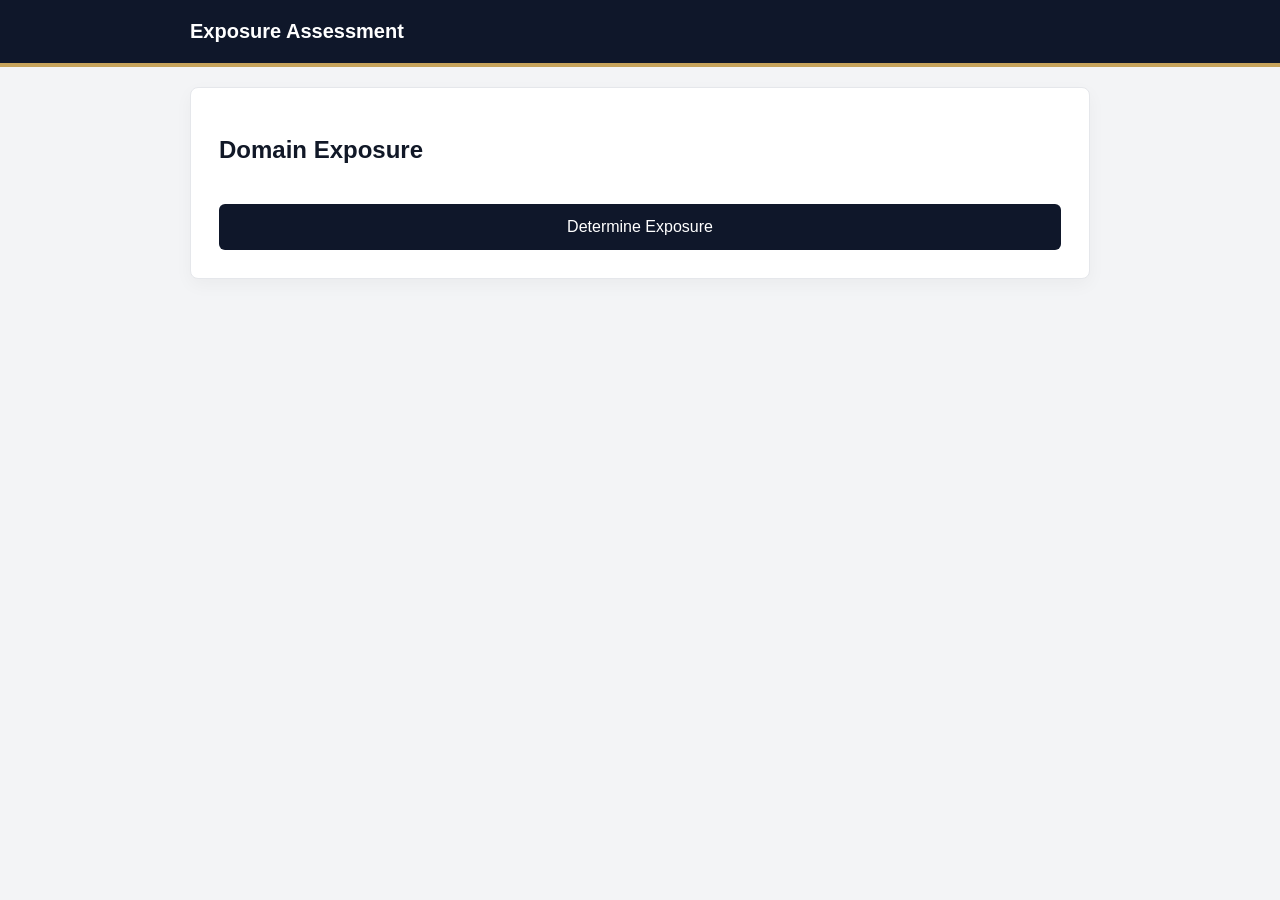
==== assessment.html @ 30482fc5 "Update assessment.html" ====
<!DOCTYPE html>
<html lang="en">

<head>

<meta charset="UTF-8">
<meta name="viewport" content="width=device-width, initial-scale=1.0">

<title>Exposure Assessment</title>

<link rel="stylesheet" href="styles.css?v=9.0">

</head>

<body>

<header class="header">

<div class="header-inner">

<div class="brand">
Exposure Assessment
</div>

</div>

<div class="gold-bar"></div>

</header>

<main class="container">

<section class="panel">

<h2>Domain Exposure</h2>

<div id="domains"></div>

<button id="determineExposure" class="primary">
Determine Exposure
</button>

</section>

</main>

<script src="app.js?v=9.0"></script>

</body>
</html>
---- styles.css ----
body{
font-family:-apple-system,BlinkMacSystemFont,"Segoe UI",Roboto,sans-serif;
margin:0;
background:#f3f4f6;
color:#111827;
}

.header{
background:#0f172a;
color:white;
}

.header-inner{
display:flex;
justify-content:space-between;
align-items:center;
padding:20px;
max-width:900px;
margin:auto;
}

.brand{
font-size:20px;
font-weight:600;
}

.subtitle{
display:block;
font-size:13px;
opacity:.7;
}

.version{
font-size:14px;
opacity:.8;
}

.gold-bar{
height:4px;
background:#c6a35b;
}

.container{
max-width:900px;
margin:auto;
padding:20px;
}

.panel{
background:white;
padding:28px;
border-radius:8px;
border:1px solid #e5e7eb;
margin-bottom:20px;
box-shadow:0 6px 18px rgba(0,0,0,.04);
}

label{
display:block;
margin-top:16px;
margin-bottom:6px;
font-weight:600;
}

input{
width:100%;
height:48px;
padding:0 14px;
border:1px solid #d1d5db;
border-radius:6px;
font-size:16px;
background:white;
box-sizing:border-box;
}

input[type="date"]{
appearance:none;
-webkit-appearance:none;
height:48px;
}

input::-webkit-date-and-time-value{
line-height:48px;
}

button{
width:100%;
margin-top:20px;
padding:14px;
border-radius:6px;
border:none;
font-size:16px;
cursor:pointer;
}

.primary{
background:#0f172a;
color:white;
}

.secondary{
background:#6b7280;
color:white;
}

footer{
margin-top:40px;
padding:20px;
text-align:center;
font-size:13px;
color:#6b7280;
}
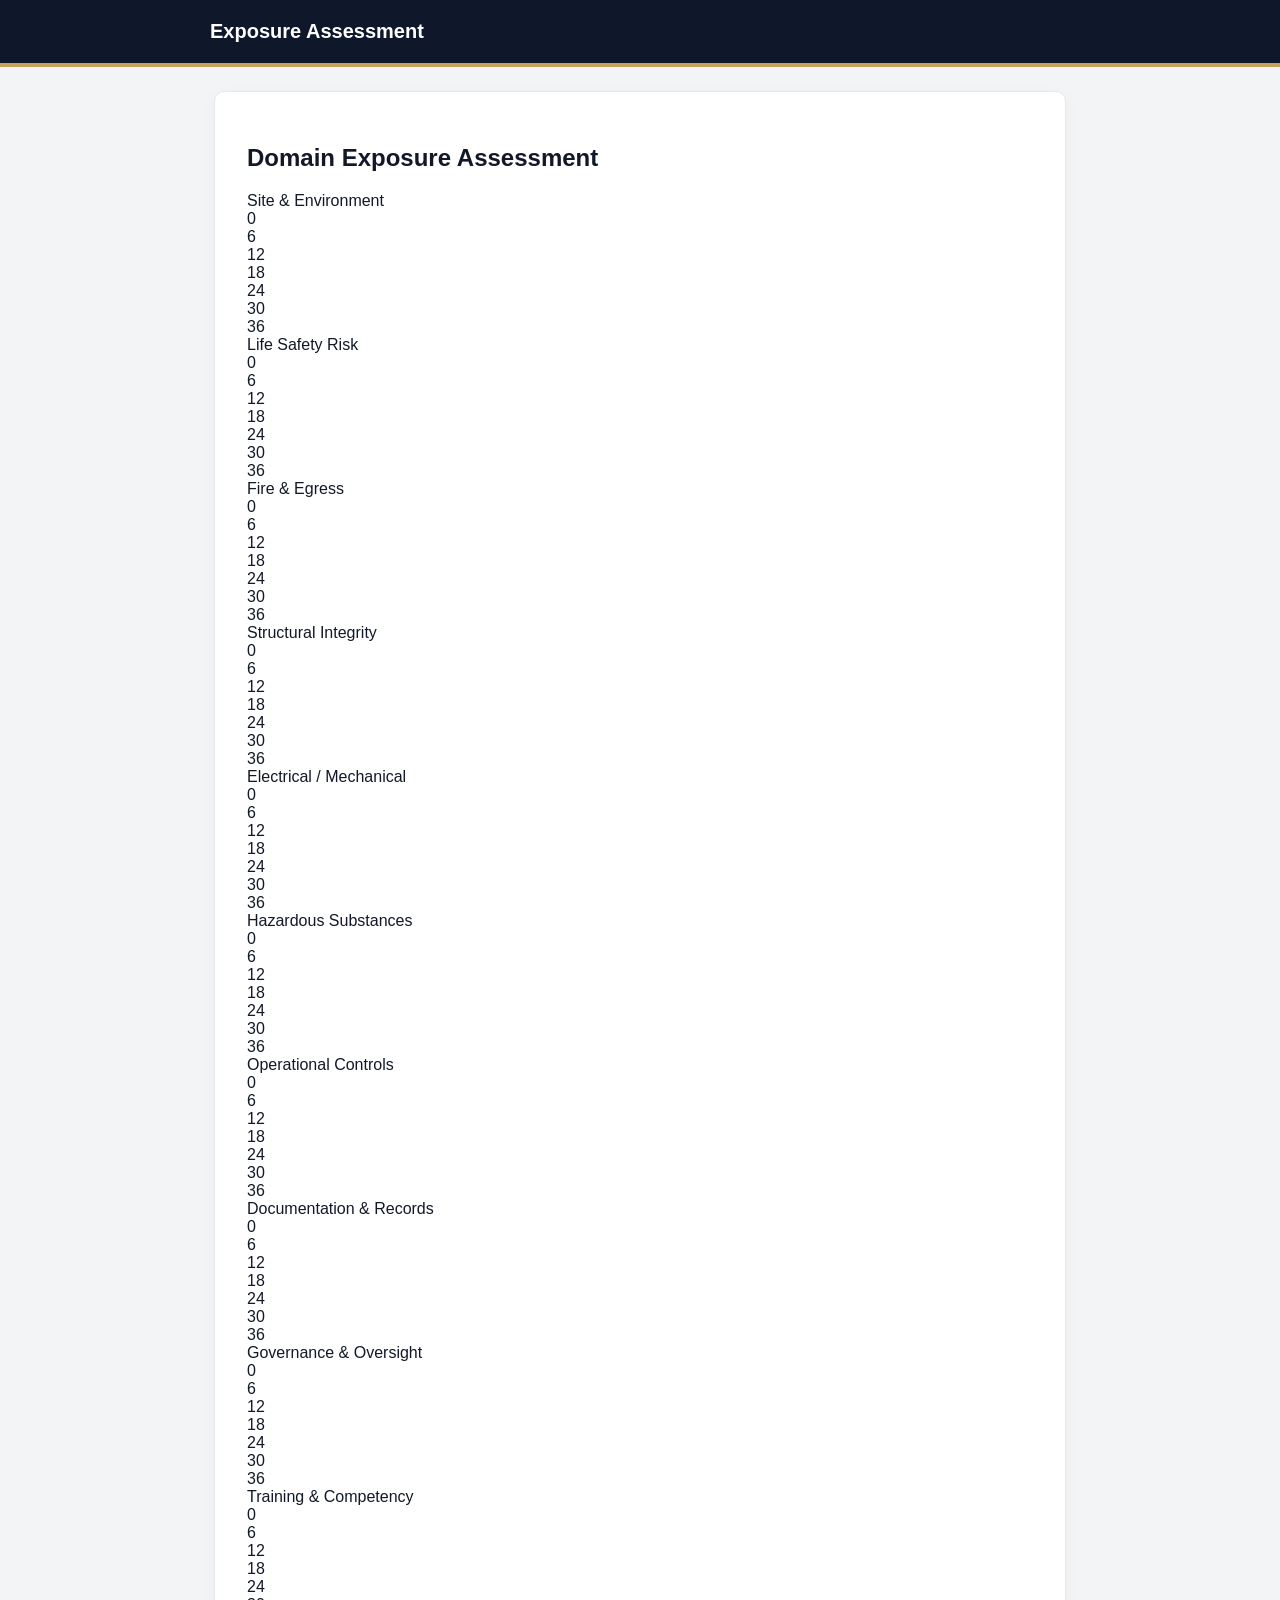
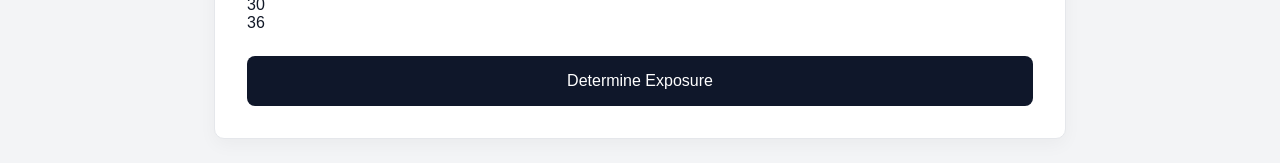
==== commit 2fb82387: "Update assessment.html" ====
--- a/assessment.html
+++ b/assessment.html
@@ -4,11 +4,11 @@
 <head>
 
 <meta charset="UTF-8">
-<meta name="viewport" content="width=device-width, initial-scale=1.0">
+<meta name="viewport" content="width=device-width,initial-scale=1.0">
 
 <title>Exposure Assessment</title>
 
-<link rel="stylesheet" href="styles.css?v=9.0">
+<link rel="stylesheet" href="styles.css?v=10.0">
 
 </head>
 
@@ -32,7 +32,7 @@
 
 <section class="panel">
 
-<h2>Domain Exposure</h2>
+<h2>Domain Exposure Assessment</h2>
 
 <div id="domains"></div>
 
@@ -44,7 +44,7 @@
 
 </main>
 
-<script src="app.js?v=9.0"></script>
+<script src="app.js?v=10.0"></script>
 
 </body>
-</html>
+</html>
--- a/styles.css
+++ b/styles.css
@@ -1,3 +1,9 @@
+*,
+*::before,
+*::after{
+box-sizing:border-box;
+}
+
 body{
 font-family:-apple-system,BlinkMacSystemFont,"Segoe UI",Roboto,sans-serif;
 margin:0;
@@ -43,51 +49,61 @@
 .container{
 max-width:900px;
 margin:auto;
-padding:20px;
+padding:24px;
 }
 
 .panel{
 background:white;
-padding:28px;
-border-radius:8px;
+padding:32px;
+border-radius:10px;
 border:1px solid #e5e7eb;
-margin-bottom:20px;
 box-shadow:0 6px 18px rgba(0,0,0,.04);
+}
+
+h1{
+margin-top:0;
+margin-bottom:24px;
+font-size:28px;
 }
 
 label{
 display:block;
-margin-top:16px;
-margin-bottom:6px;
+margin-top:18px;
+margin-bottom:8px;
 font-weight:600;
 }
 
 input{
+display:block;
 width:100%;
-height:48px;
+height:50px;
 padding:0 14px;
 border:1px solid #d1d5db;
-border-radius:6px;
+border-radius:8px;
 font-size:16px;
 background:white;
-box-sizing:border-box;
+line-height:50px;
+}
+
+input:focus{
+outline:none;
+border-color:#0f172a;
+box-shadow:0 0 0 2px rgba(15,23,42,.1);
 }
 
 input[type="date"]{
 appearance:none;
 -webkit-appearance:none;
-height:48px;
-}
-
-input::-webkit-date-and-time-value{
-line-height:48px;
+-moz-appearance:none;
+height:50px;
+line-height:50px;
 }
 
 button{
 width:100%;
-margin-top:20px;
-padding:14px;
-border-radius:6px;
+margin-top:24px;
+padding:16px;
+border-radius:8px;
 border:none;
 font-size:16px;
 cursor:pointer;
@@ -96,6 +112,10 @@
 .primary{
 background:#0f172a;
 color:white;
+}
+
+.primary:hover{
+background:#020617;
 }
 
 .secondary{
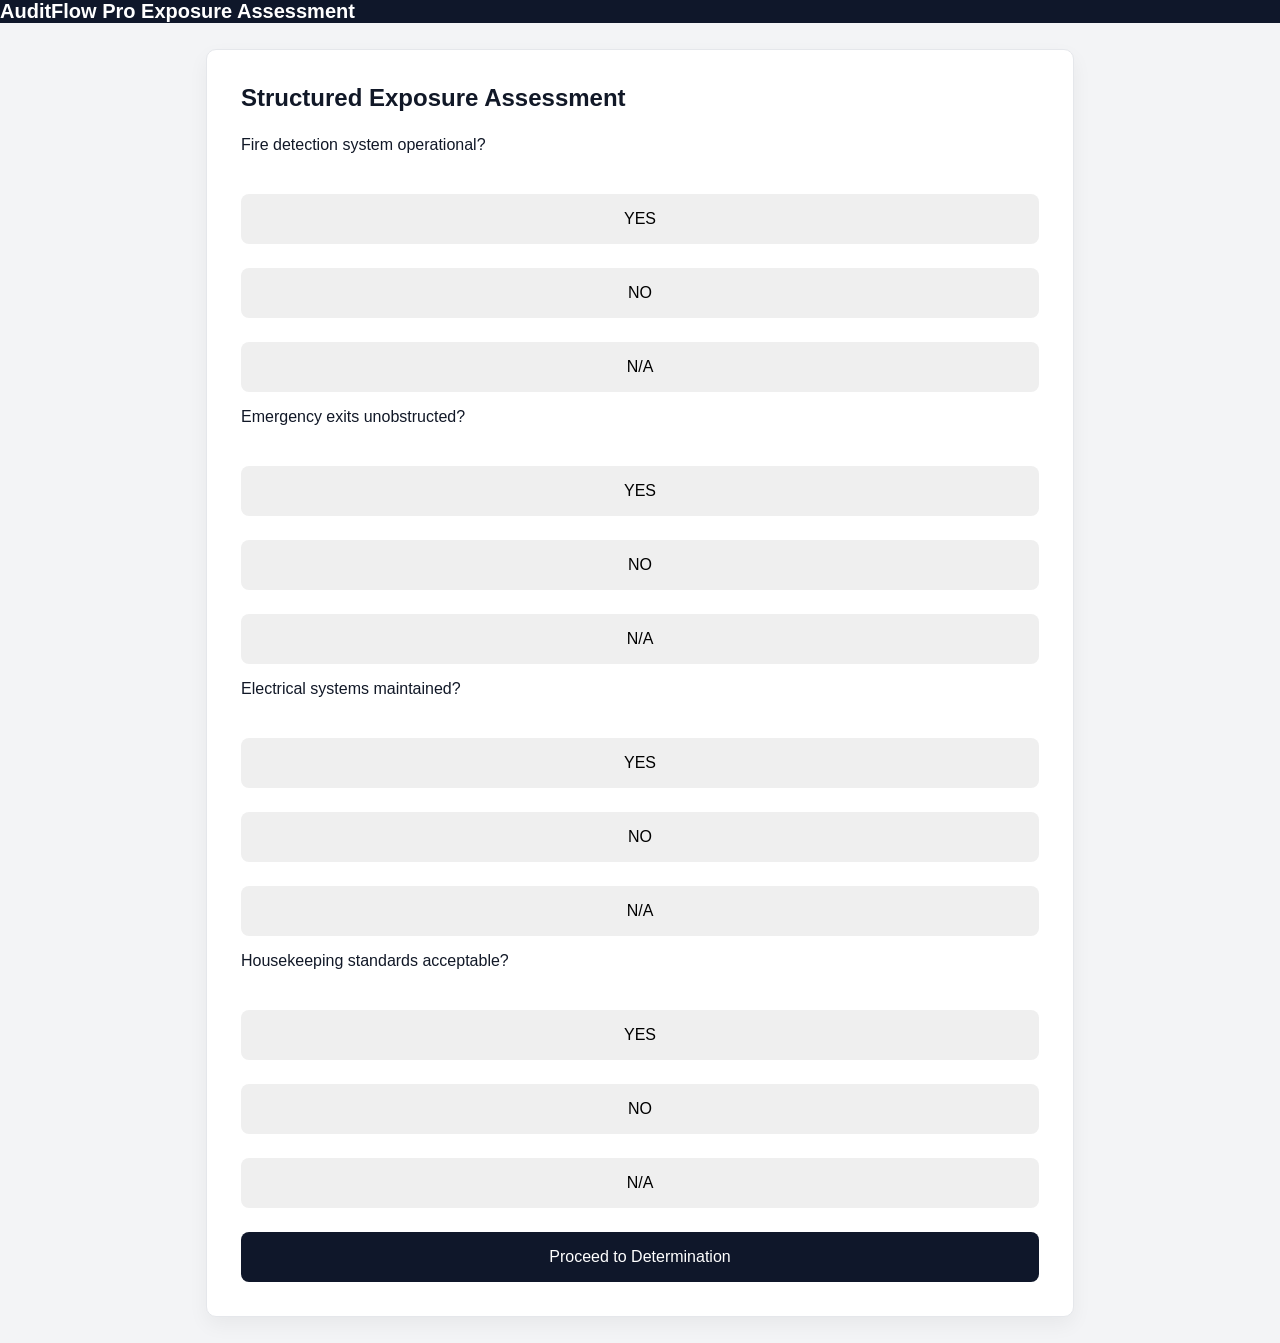
==== commit 86cc0abb: "Update assessment.html" ====
--- a/assessment.html
+++ b/assessment.html
@@ -16,15 +16,13 @@
 
 <header class="header">
 
-<div class="header-inner">
+<div class="brand">
 
-<div class="brand">
-Exposure Assessment
-</div>
+AuditFlow Pro
+
+<span>Exposure Assessment</span>
 
 </div>
-
-<div class="gold-bar"></div>
 
 </header>
 
@@ -32,12 +30,68 @@
 
 <section class="panel">
 
-<h2>Domain Exposure Assessment</h2>
+<h1>Structured Exposure Assessment</h1>
 
-<div id="domains"></div>
+<div class="question">
+
+<p>Fire detection system operational?</p>
+
+<div class="button-row">
+
+<button class="yes">YES</button>
+<button class="no">NO</button>
+<button class="na">N/A</button>
+
+</div>
+
+</div>
+
+<div class="question">
+
+<p>Emergency exits unobstructed?</p>
+
+<div class="button-row">
+
+<button class="yes">YES</button>
+<button class="no">NO</button>
+<button class="na">N/A</button>
+
+</div>
+
+</div>
+
+<div class="question">
+
+<p>Electrical systems maintained?</p>
+
+<div class="button-row">
+
+<button class="yes">YES</button>
+<button class="no">NO</button>
+<button class="na">N/A</button>
+
+</div>
+
+</div>
+
+<div class="question">
+
+<p>Housekeeping standards acceptable?</p>
+
+<div class="button-row">
+
+<button class="yes">YES</button>
+<button class="no">NO</button>
+<button class="na">N/A</button>
+
+</div>
+
+</div>
 
 <button id="determineExposure" class="primary">
-Determine Exposure
+
+Proceed to Determination
+
 </button>
 
 </section>
@@ -47,4 +101,5 @@
 <script src="app.js?v=10.0"></script>
 
 </body>
+
 </html>
--- a/styles.css
+++ b/styles.css
@@ -20,8 +20,8 @@
 display:flex;
 justify-content:space-between;
 align-items:center;
-padding:20px;
-max-width:900px;
+padding:22px;
+max-width:920px;
 margin:auto;
 }
 
@@ -47,23 +47,22 @@
 }
 
 .container{
-max-width:900px;
+max-width:920px;
 margin:auto;
-padding:24px;
+padding:26px;
 }
 
 .panel{
 background:white;
-padding:32px;
+padding:34px;
 border-radius:10px;
 border:1px solid #e5e7eb;
-box-shadow:0 6px 18px rgba(0,0,0,.04);
+box-shadow:0 8px 20px rgba(0,0,0,.05);
 }
 
-h1{
+h1,h2{
 margin-top:0;
 margin-bottom:24px;
-font-size:28px;
 }
 
 label{
@@ -76,13 +75,12 @@
 input{
 display:block;
 width:100%;
-height:50px;
-padding:0 14px;
+height:52px;
+padding:0 16px;
 border:1px solid #d1d5db;
 border-radius:8px;
 font-size:16px;
 background:white;
-line-height:50px;
 }
 
 input:focus{
@@ -94,9 +92,7 @@
 input[type="date"]{
 appearance:none;
 -webkit-appearance:none;
--moz-appearance:none;
-height:50px;
-line-height:50px;
+height:52px;
 }
 
 button{
@@ -118,9 +114,26 @@
 background:#020617;
 }
 
-.secondary{
-background:#6b7280;
-color:white;
+.domain{
+margin-top:24px;
+}
+
+.domain-title{
+font-weight:600;
+margin-bottom:12px;
+}
+
+.score-row{
+display:flex;
+flex-wrap:wrap;
+gap:8px;
+}
+
+.score{
+border:1px solid #d1d5db;
+padding:10px 14px;
+border-radius:6px;
+cursor:pointer;
 }
 
 footer{
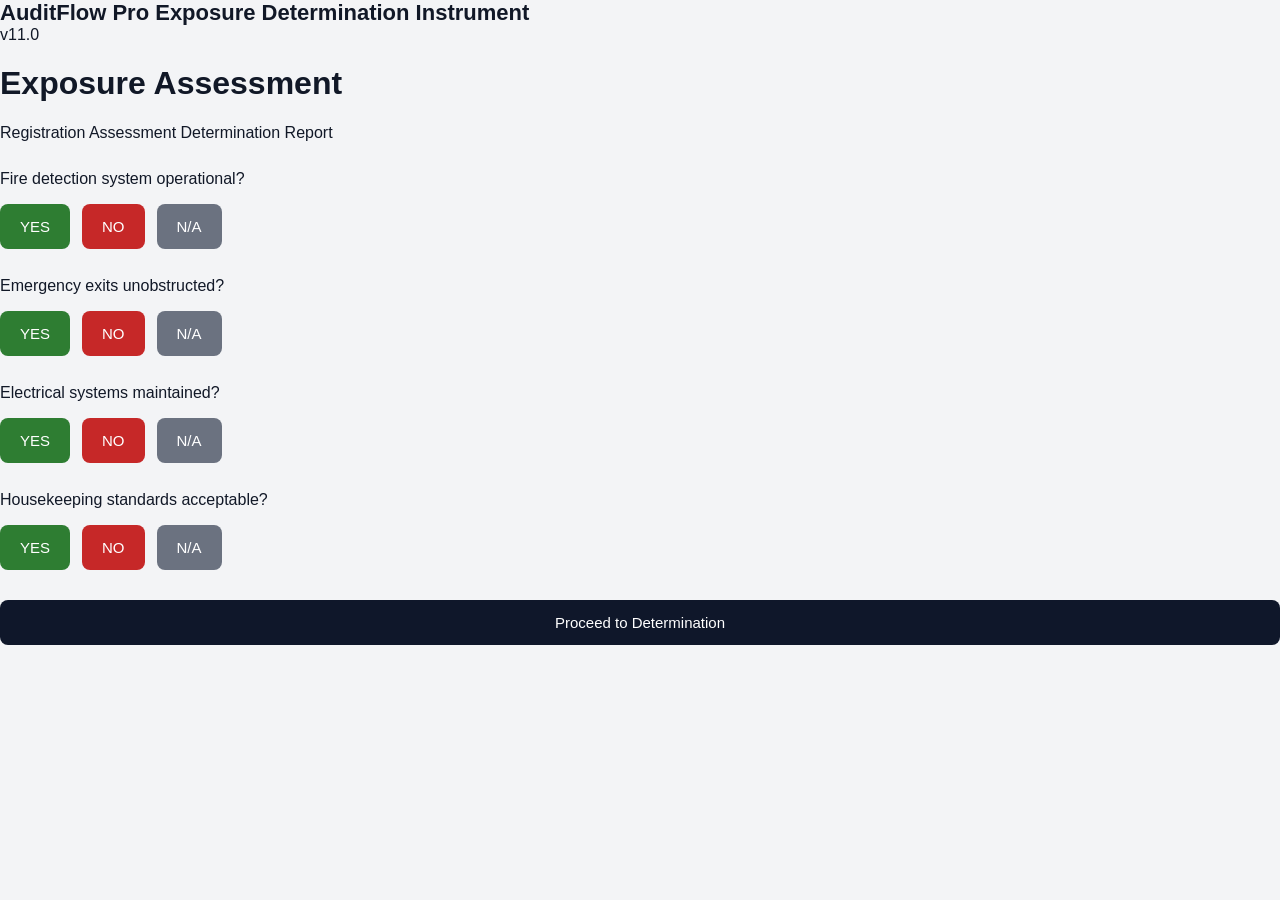
==== commit 4e7f4c7a: "Update assessment.html" ====
--- a/assessment.html
+++ b/assessment.html
@@ -4,44 +4,62 @@
 <head>
 
 <meta charset="UTF-8">
-<meta name="viewport" content="width=device-width,initial-scale=1.0">
+<meta name="viewport" content="width=device-width,initial-scale=1">
 
-<title>Exposure Assessment</title>
+<title>Assessment</title>
 
-<link rel="stylesheet" href="styles.css?v=10.0">
+<link rel="stylesheet" href="styles.css?v=11.0">
 
 </head>
 
 <body>
 
-<header class="header">
+<header class="topbar">
+
+<div class="topbar-inner">
 
 <div class="brand">
+AuditFlow Pro
+<span>Exposure Determination Instrument</span>
+</div>
 
-AuditFlow Pro
-
-<span>Exposure Assessment</span>
+<div class="version">
+v11.0
+</div>
 
 </div>
 
 </header>
 
-<main class="container">
+<main class="workspace">
 
-<section class="panel">
+<div class="instrument">
 
-<h1>Structured Exposure Assessment</h1>
+<div class="instrument-header">
+
+<h1>Exposure Assessment</h1>
+
+<div class="steps">
+
+<span class="step">Registration</span>
+<span class="step active">Assessment</span>
+<span class="step">Determination</span>
+<span class="step">Report</span>
+
+</div>
+
+</div>
+
+<div class="instrument-body">
 
 <div class="question">
 
 <p>Fire detection system operational?</p>
 
 <div class="button-row">
-
 <button class="yes">YES</button>
 <button class="no">NO</button>
 <button class="na">N/A</button>
-
 </div>
 
 </div>
@@ -51,11 +69,9 @@
 <p>Emergency exits unobstructed?</p>
 
 <div class="button-row">
-
 <button class="yes">YES</button>
 <button class="no">NO</button>
 <button class="na">N/A</button>
-
 </div>
 
 </div>
@@ -65,11 +81,9 @@
 <p>Electrical systems maintained?</p>
 
 <div class="button-row">
-
 <button class="yes">YES</button>
 <button class="no">NO</button>
 <button class="na">N/A</button>
-
 </div>
 
 </div>
@@ -79,27 +93,24 @@
 <p>Housekeeping standards acceptable?</p>
 
 <div class="button-row">
-
 <button class="yes">YES</button>
 <button class="no">NO</button>
 <button class="na">N/A</button>
+</div>
+
+</div>
+
+<button id="determineExposure" class="primary">
+Proceed to Determination
+</button>
 
 </div>
 
 </div>
 
-<button id="determineExposure" class="primary">
-
-Proceed to Determination
-
-</button>
-
-</section>
-
 </main>
 
-<script src="app.js?v=10.0"></script>
+<script src="app.js?v=11.0"></script>
 
 </body>
-
 </html>
--- a/styles.css
+++ b/styles.css
@@ -1,145 +1,130 @@
-*,
-*::before,
-*::after{
-box-sizing:border-box;
-}
+body {
 
-body{
 font-family:-apple-system,BlinkMacSystemFont,"Segoe UI",Roboto,sans-serif;
 margin:0;
 background:#f3f4f6;
 color:#111827;
+
 }
 
-.header{
+.header {
+
 background:#0f172a;
 color:white;
+padding:24px;
+
 }
 
-.header-inner{
-display:flex;
-justify-content:space-between;
-align-items:center;
-padding:22px;
-max-width:920px;
-margin:auto;
+.brand {
+
+font-size:22px;
+font-weight:600;
+
 }
 
-.brand{
-font-size:20px;
-font-weight:600;
-}
+.subtitle {
 
-.subtitle{
 display:block;
 font-size:13px;
 opacity:.7;
+
 }
 
-.version{
-font-size:14px;
-opacity:.8;
+.container {
+
+max-width:820px;
+margin:auto;
+padding:24px;
+
 }
 
-.gold-bar{
-height:4px;
-background:#c6a35b;
+.panel {
+
+background:white;
+padding:32px;
+border-radius:10px;
+border:1px solid #e5e7eb;
+
 }
 
-.container{
-max-width:920px;
-margin:auto;
-padding:26px;
+label {
+
+display:block;
+margin-top:18px;
+font-weight:600;
+
 }
 
-.panel{
-background:white;
-padding:34px;
-border-radius:10px;
-border:1px solid #e5e7eb;
-box-shadow:0 8px 20px rgba(0,0,0,.05);
+input {
+
+width:100%;
+padding:14px;
+border-radius:6px;
+border:1px solid #d1d5db;
+margin-top:6px;
+font-size:16px;
+
 }
 
-h1,h2{
-margin-top:0;
-margin-bottom:24px;
+.question {
+
+margin-top:28px;
+
 }
 
-label{
-display:block;
-margin-top:18px;
-margin-bottom:8px;
-font-weight:600;
+.button-row {
+
+display:flex;
+gap:12px;
+margin-top:10px;
+
 }
 
-input{
-display:block;
-width:100%;
-height:52px;
-padding:0 16px;
-border:1px solid #d1d5db;
+button {
+
+padding:14px 20px;
 border-radius:8px;
-font-size:16px;
-background:white;
+border:none;
+cursor:pointer;
+font-size:15px;
+
 }
 
-input:focus{
-outline:none;
-border-color:#0f172a;
-box-shadow:0 0 0 2px rgba(15,23,42,.1);
+.primary {
+
+background:#0f172a;
+color:white;
+width:100%;
+margin-top:30px;
+
 }
 
-input[type="date"]{
-appearance:none;
--webkit-appearance:none;
-height:52px;
+.yes {
+
+background:#2e7d32;
+color:white;
+
 }
 
-button{
-width:100%;
-margin-top:24px;
-padding:16px;
-border-radius:8px;
-border:none;
-font-size:16px;
-cursor:pointer;
+.no {
+
+background:#c62828;
+color:white;
+
 }
 
-.primary{
-background:#0f172a;
+.na {
+
+background:#6b7280;
 color:white;
+
 }
 
-.primary:hover{
-background:#020617;
-}
+footer {
 
-.domain{
-margin-top:24px;
-}
-
-.domain-title{
-font-weight:600;
-margin-bottom:12px;
-}
-
-.score-row{
-display:flex;
-flex-wrap:wrap;
-gap:8px;
-}
-
-.score{
-border:1px solid #d1d5db;
-padding:10px 14px;
-border-radius:6px;
-cursor:pointer;
-}
-
-footer{
-margin-top:40px;
-padding:20px;
 text-align:center;
+padding:24px;
 font-size:13px;
 color:#6b7280;
+
 }
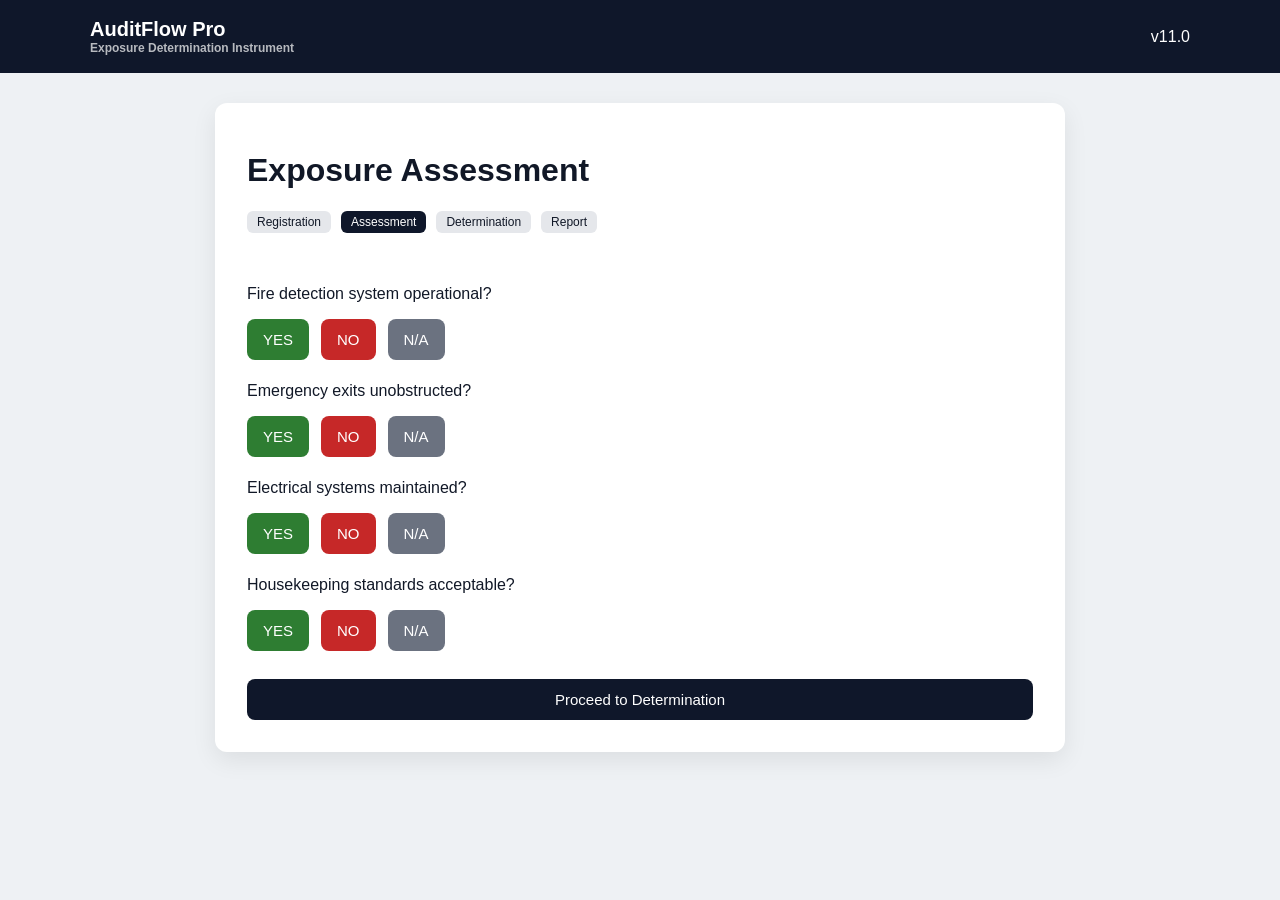
==== commit 7691a0f5: "Update assessment.html" ====
--- a/assessment.html
+++ b/assessment.html
@@ -6,16 +6,15 @@
 <meta charset="UTF-8">
 <meta name="viewport" content="width=device-width,initial-scale=1">
 
-<title>Assessment</title>
+<title>Exposure Assessment</title>
 
-<link rel="stylesheet" href="styles.css?v=11.0">
+<link rel="stylesheet" href="styles.css?v=11.0-stable">
 
 </head>
 
 <body>
 
 <header class="topbar">
-
 <div class="topbar-inner">
 
 <div class="brand">
@@ -23,12 +22,9 @@
 <span>Exposure Determination Instrument</span>
 </div>
 
-<div class="version">
-v11.0
-</div>
+<div class="version">v11.0</div>
 
 </div>
-
 </header>
 
 <main class="workspace">
@@ -53,51 +49,39 @@
 <div class="instrument-body">
 
 <div class="question">
-
 <p>Fire detection system operational?</p>
-
 <div class="button-row">
 <button class="yes">YES</button>
 <button class="no">NO</button>
 <button class="na">N/A</button>
 </div>
-
 </div>
 
 <div class="question">
-
 <p>Emergency exits unobstructed?</p>
-
 <div class="button-row">
 <button class="yes">YES</button>
 <button class="no">NO</button>
 <button class="na">N/A</button>
 </div>
-
 </div>
 
 <div class="question">
-
 <p>Electrical systems maintained?</p>
-
 <div class="button-row">
 <button class="yes">YES</button>
 <button class="no">NO</button>
 <button class="na">N/A</button>
 </div>
-
 </div>
 
 <div class="question">
-
 <p>Housekeeping standards acceptable?</p>
-
 <div class="button-row">
 <button class="yes">YES</button>
 <button class="no">NO</button>
 <button class="na">N/A</button>
 </div>
-
 </div>
 
 <button id="determineExposure" class="primary">
@@ -110,7 +94,7 @@
 
 </main>
 
-<script src="app.js?v=11.0"></script>
+<script src="app.js?v=11.0-stable"></script>
 
 </body>
 </html>
--- a/styles.css
+++ b/styles.css
@@ -1,130 +1,124 @@
-body {
-
+body{
+margin:0;
 font-family:-apple-system,BlinkMacSystemFont,"Segoe UI",Roboto,sans-serif;
-margin:0;
-background:#f3f4f6;
+background:#eef1f4;
 color:#111827;
-
 }
 
-.header {
-
+.topbar{
 background:#0f172a;
 color:white;
-padding:24px;
-
+padding:18px;
 }
 
-.brand {
-
-font-size:22px;
-font-weight:600;
-
+.topbar-inner{
+max-width:1100px;
+margin:auto;
+display:flex;
+justify-content:space-between;
+align-items:center;
 }
 
-.subtitle {
-
-display:block;
-font-size:13px;
-opacity:.7;
-
+.brand{
+font-size:20px;
+font-weight:600;
 }
 
-.container {
-
-max-width:820px;
-margin:auto;
-padding:24px;
-
+.brand span{
+display:block;
+font-size:12px;
+opacity:.7;
 }
 
-.panel {
-
-background:white;
-padding:32px;
-border-radius:10px;
-border:1px solid #e5e7eb;
-
+.workspace{
+padding:30px 20px;
+display:flex;
+justify-content:center;
 }
 
-label {
+.instrument{
+width:100%;
+max-width:850px;
+background:white;
+border-radius:12px;
+box-shadow:0 8px 25px rgba(0,0,0,0.08);
+overflow:hidden;
+}
 
+.instrument-header{
+padding:28px 32px 10px 32px;
+}
+
+.instrument-body{
+padding:20px 32px 32px 32px;
+}
+
+.steps{
+margin-top:10px;
+display:flex;
+gap:10px;
+flex-wrap:wrap;
+}
+
+.step{
+background:#e5e7eb;
+padding:4px 10px;
+border-radius:6px;
+font-size:12px;
+}
+
+.step.active{
+background:#0f172a;
+color:white;
+}
+
+label{
 display:block;
 margin-top:18px;
 font-weight:600;
-
 }
 
-input {
-
+input{
 width:100%;
 padding:14px;
+border:1px solid #d1d5db;
 border-radius:6px;
-border:1px solid #d1d5db;
+font-size:16px;
 margin-top:6px;
-font-size:16px;
-
 }
 
-.question {
-
-margin-top:28px;
-
+.question{
+margin-top:22px;
 }
 
-.button-row {
-
+.button-row{
 display:flex;
 gap:12px;
-margin-top:10px;
-
+margin-top:8px;
 }
 
-button {
-
-padding:14px 20px;
+button{
+border:none;
 border-radius:8px;
-border:none;
+padding:12px 16px;
+font-size:15px;
 cursor:pointer;
-font-size:15px;
-
 }
 
-.primary {
-
+.primary{
 background:#0f172a;
 color:white;
 width:100%;
-margin-top:30px;
-
+margin-top:28px;
 }
 
-.yes {
+.yes{background:#2e7d32;color:white;}
+.no{background:#c62828;color:white;}
+.na{background:#6b7280;color:white;}
 
-background:#2e7d32;
-color:white;
-
-}
-
-.no {
-
-background:#c62828;
-color:white;
-
-}
-
-.na {
-
-background:#6b7280;
-color:white;
-
-}
-
-footer {
-
+footer{
 text-align:center;
-padding:24px;
+padding:30px;
 font-size:13px;
 color:#6b7280;
-
 }
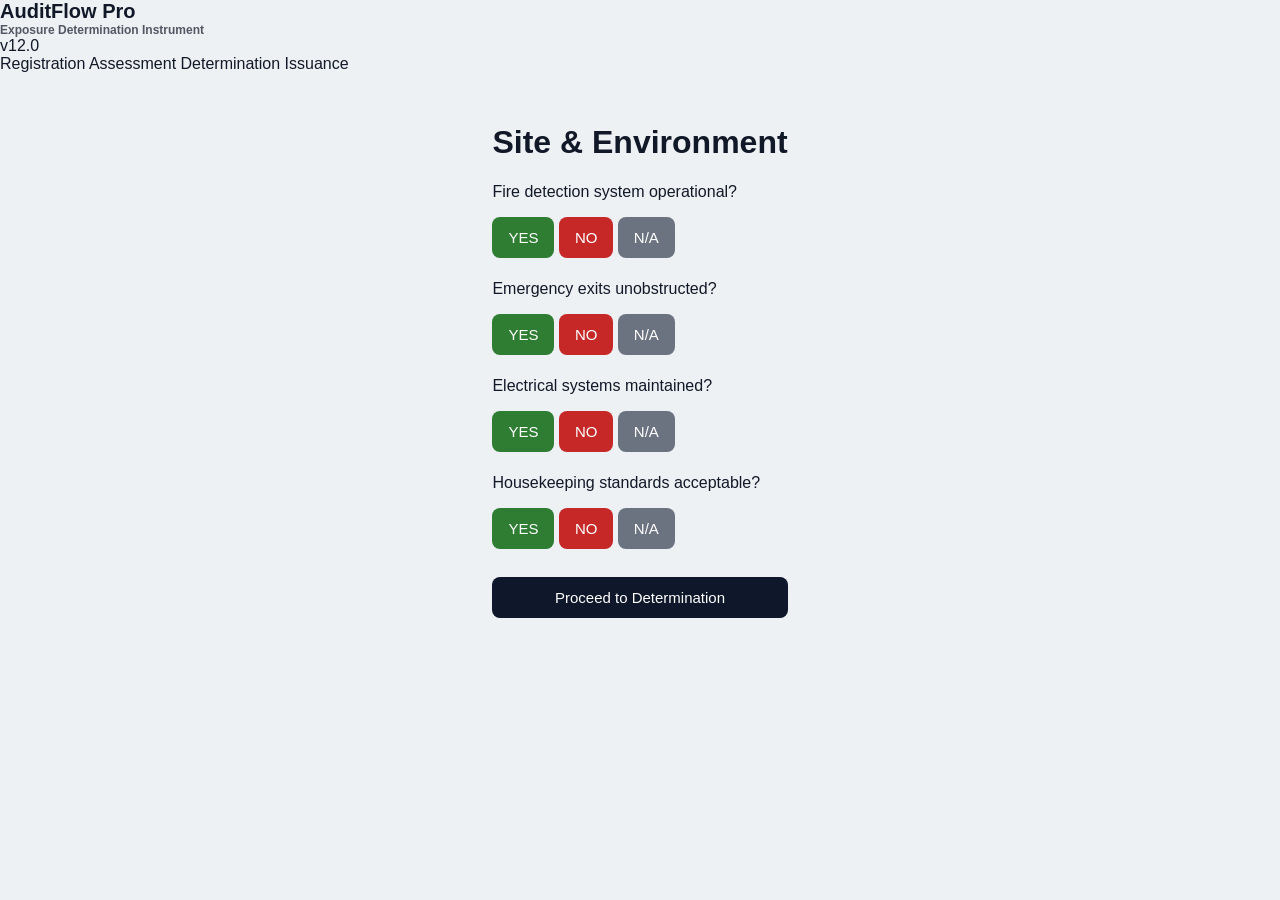
==== commit eb4351f1: "Update assessment.html" ====
--- a/assessment.html
+++ b/assessment.html
@@ -1,100 +1,75 @@
 <!DOCTYPE html>
 <html lang="en">
-
 <head>
-
 <meta charset="UTF-8">
 <meta name="viewport" content="width=device-width,initial-scale=1">
-
-<title>Exposure Assessment</title>
-
-<link rel="stylesheet" href="styles.css?v=11.0-stable">
-
+<title>Assessment</title>
+<link rel="stylesheet" href="styles.css?v=12.0">
 </head>
 
 <body>
 
-<header class="topbar">
-<div class="topbar-inner">
-
+<header class="header">
+<div class="header-inner">
 <div class="brand">
 AuditFlow Pro
 <span>Exposure Determination Instrument</span>
 </div>
-
-<div class="version">v11.0</div>
-
+<div class="version">v12.0</div>
 </div>
+<div class="gold"></div>
 </header>
 
-<main class="workspace">
-
-<div class="instrument">
-
-<div class="instrument-header">
-
-<h1>Exposure Assessment</h1>
-
-<div class="steps">
-
-<span class="step">Registration</span>
-<span class="step active">Assessment</span>
-<span class="step">Determination</span>
-<span class="step">Report</span>
-
+<div class="stage-bar">
+<span class="stage">Registration</span>
+<span class="stage active">Assessment</span>
+<span class="stage">Determination</span>
+<span class="stage">Issuance</span>
 </div>
 
-</div>
+<main class="workspace">
+<div class="panel">
 
-<div class="instrument-body">
+<h1>Site & Environment</h1>
 
-<div class="question">
+<div class="question" data-q="fire">
 <p>Fire detection system operational?</p>
-<div class="button-row">
 <button class="yes">YES</button>
 <button class="no">NO</button>
 <button class="na">N/A</button>
-</div>
+<div class="record"></div>
 </div>
 
-<div class="question">
+<div class="question" data-q="exits">
 <p>Emergency exits unobstructed?</p>
-<div class="button-row">
 <button class="yes">YES</button>
 <button class="no">NO</button>
 <button class="na">N/A</button>
-</div>
+<div class="record"></div>
 </div>
 
-<div class="question">
+<div class="question" data-q="electrical">
 <p>Electrical systems maintained?</p>
-<div class="button-row">
 <button class="yes">YES</button>
 <button class="no">NO</button>
 <button class="na">N/A</button>
-</div>
+<div class="record"></div>
 </div>
 
-<div class="question">
+<div class="question" data-q="housekeeping">
 <p>Housekeeping standards acceptable?</p>
-<div class="button-row">
 <button class="yes">YES</button>
 <button class="no">NO</button>
 <button class="na">N/A</button>
-</div>
+<div class="record"></div>
 </div>
 
-<button id="determineExposure" class="primary">
-Proceed to Determination
-</button>
+<button id="determine" class="primary">Proceed to Determination</button>
 
 </div>
-
-</div>
-
 </main>
 
-<script src="app.js?v=11.0-stable"></script>
+<script src="app.js?v=12.0"></script>
 
 </body>
 </html>
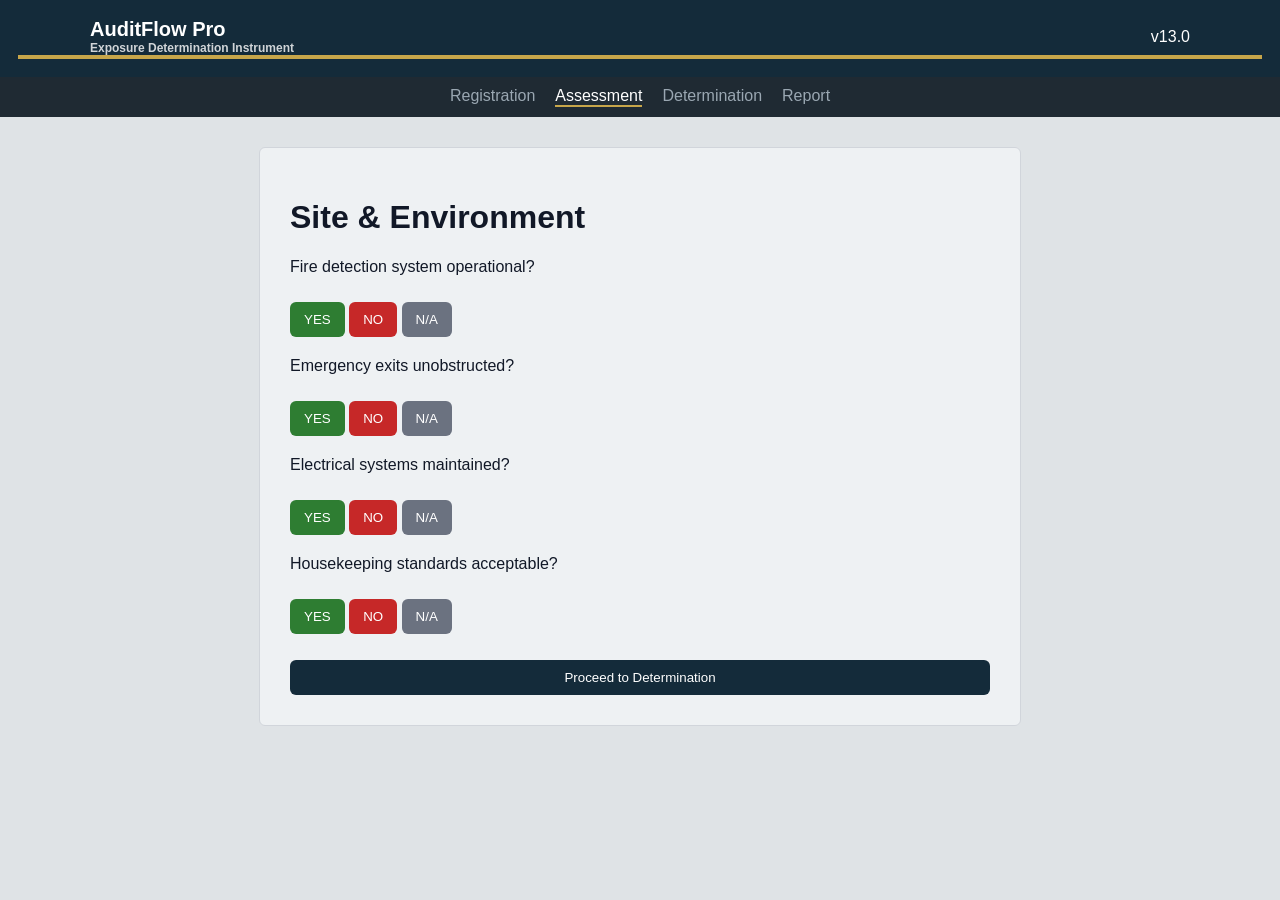
==== commit 3245a002: "Update assessment.html" ====
--- a/assessment.html
+++ b/assessment.html
@@ -4,7 +4,7 @@
 <meta charset="UTF-8">
 <meta name="viewport" content="width=device-width,initial-scale=1">
 <title>Assessment</title>
-<link rel="stylesheet" href="styles.css?v=12.0">
+<link rel="stylesheet" href="styles.css?v=13.0">
 </head>
 
 <body>
@@ -15,7 +15,7 @@
 AuditFlow Pro
 <span>Exposure Determination Instrument</span>
 </div>
-<div class="version">v12.0</div>
+<div class="version">v13.0</div>
 </div>
 <div class="gold"></div>
 </header>
@@ -24,7 +24,7 @@
 <span class="stage">Registration</span>
 <span class="stage active">Assessment</span>
 <span class="stage">Determination</span>
-<span class="stage">Issuance</span>
+<span class="stage">Report</span>
 </div>
 
 <main class="workspace">
@@ -69,7 +69,7 @@
 </div>
 </main>
 
-<script src="app.js?v=12.0"></script>
+<script src="app.js?v=13.0"></script>
 
 </body>
 </html>
--- a/styles.css
+++ b/styles.css
@@ -1,17 +1,17 @@
 body{
 margin:0;
 font-family:-apple-system,BlinkMacSystemFont,"Segoe UI",Roboto,sans-serif;
-background:#eef1f4;
+background:#dfe3e6;
 color:#111827;
 }
 
-.topbar{
-background:#0f172a;
+.header{
+background:#142b3a;
 color:white;
 padding:18px;
 }
 
-.topbar-inner{
+.header-inner{
 max-width:1100px;
 margin:auto;
 display:flex;
@@ -27,98 +27,82 @@
 .brand span{
 display:block;
 font-size:12px;
-opacity:.7;
+opacity:.8;
+}
+
+.gold{
+height:4px;
+background:#c7a64a;
+}
+
+.stage-bar{
+background:#1f2a33;
+padding:10px;
+display:flex;
+gap:20px;
+justify-content:center;
+}
+
+.stage{
+color:#9aa7b2;
+}
+
+.stage.active{
+color:white;
+border-bottom:2px solid #c7a64a;
 }
 
 .workspace{
-padding:30px 20px;
 display:flex;
 justify-content:center;
+padding:30px;
 }
 
-.instrument{
+.panel{
+background:#eef1f3;
+padding:30px;
+max-width:700px;
 width:100%;
-max-width:850px;
-background:white;
-border-radius:12px;
-box-shadow:0 8px 25px rgba(0,0,0,0.08);
-overflow:hidden;
-}
-
-.instrument-header{
-padding:28px 32px 10px 32px;
-}
-
-.instrument-body{
-padding:20px 32px 32px 32px;
-}
-
-.steps{
-margin-top:10px;
-display:flex;
-gap:10px;
-flex-wrap:wrap;
-}
-
-.step{
-background:#e5e7eb;
-padding:4px 10px;
+border:1px solid #d1d5db;
 border-radius:6px;
-font-size:12px;
-}
-
-.step.active{
-background:#0f172a;
-color:white;
 }
 
 label{
 display:block;
-margin-top:18px;
-font-weight:600;
+margin-top:16px;
 }
 
 input{
 width:100%;
-padding:14px;
-border:1px solid #d1d5db;
-border-radius:6px;
-font-size:16px;
+padding:12px;
 margin-top:6px;
 }
 
 .question{
-margin-top:22px;
-}
-
-.button-row{
-display:flex;
-gap:12px;
-margin-top:8px;
+margin-top:20px;
 }
 
 button{
+margin-top:10px;
+padding:10px 14px;
 border:none;
-border-radius:8px;
-padding:12px 16px;
-font-size:15px;
+border-radius:6px;
 cursor:pointer;
 }
 
 .primary{
-background:#0f172a;
+background:#142b3a;
 color:white;
 width:100%;
-margin-top:28px;
+margin-top:20px;
 }
 
 .yes{background:#2e7d32;color:white;}
 .no{background:#c62828;color:white;}
 .na{background:#6b7280;color:white;}
 
-footer{
-text-align:center;
-padding:30px;
+.record{
 font-size:13px;
-color:#6b7280;
+margin-top:6px;
+color:#555;
 }
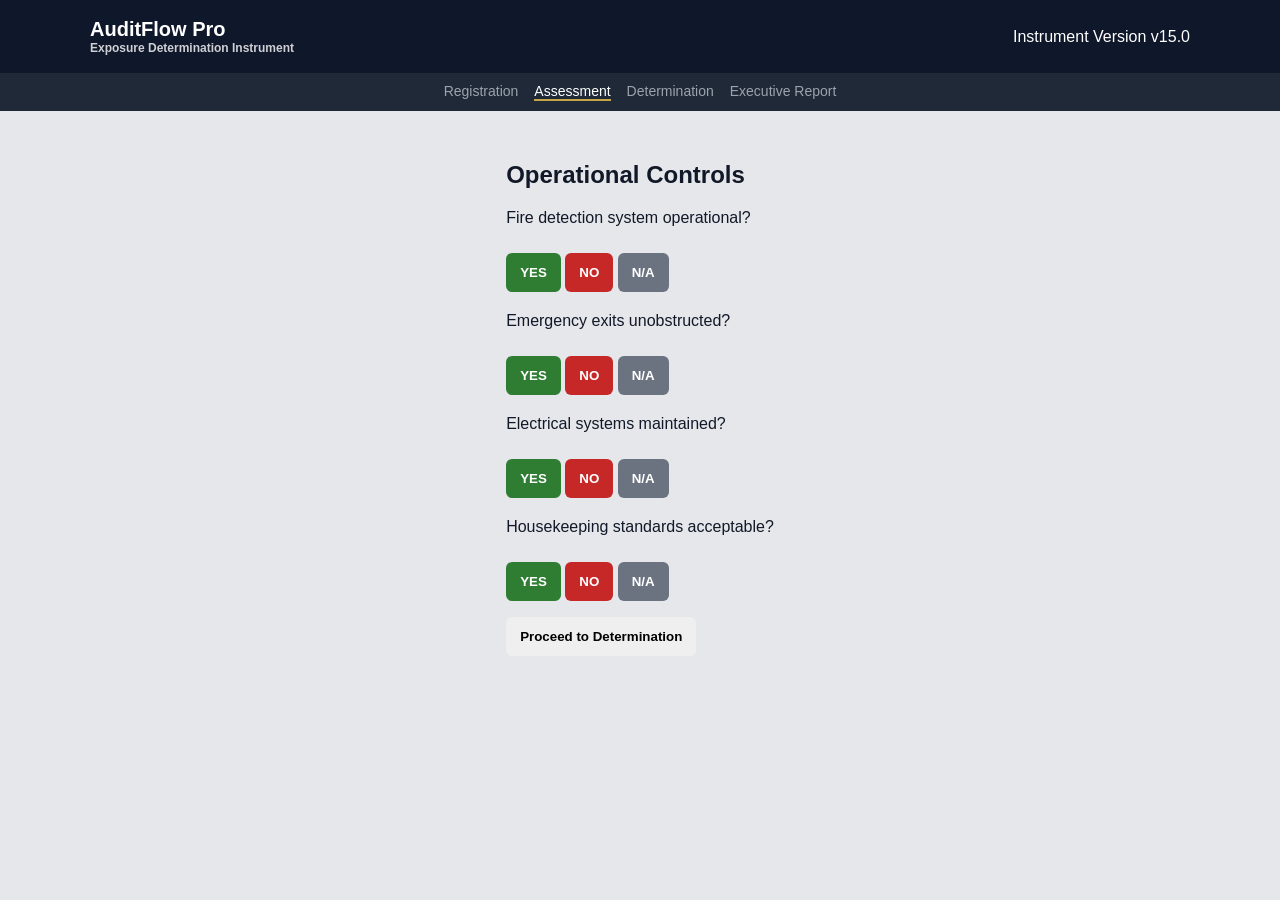
==== commit c3bea934: "Update assessment.html" ====
--- a/assessment.html
+++ b/assessment.html
@@ -4,72 +4,117 @@
 <meta charset="UTF-8">
 <meta name="viewport" content="width=device-width,initial-scale=1">
 <title>Assessment</title>
-<link rel="stylesheet" href="styles.css?v=13.0">
+
+<link rel="stylesheet" href="styles.css?v=15.0">
+
 </head>
-
 <body>
 
 <header class="header">
+
 <div class="header-inner">
+
 <div class="brand">
 AuditFlow Pro
 <span>Exposure Determination Instrument</span>
 </div>
-<div class="version">v13.0</div>
+
+<div class="version">
+Instrument Version v15.0
 </div>
-<div class="gold"></div>
+
+</div>
+
+<div class="gold-bar"></div>
+
 </header>
 
-<div class="stage-bar">
+
+<nav class="stage-bar">
+
 <span class="stage">Registration</span>
 <span class="stage active">Assessment</span>
 <span class="stage">Determination</span>
-<span class="stage">Report</span>
-</div>
+<span class="stage">Executive Report</span>
+
+</nav>
+
 
 <main class="workspace">
-<div class="panel">
 
-<h1>Site & Environment</h1>
+<section class="instrument-panel">
+
+<h1>Operational Controls</h1>
 
 <div class="question" data-q="fire">
+
 <p>Fire detection system operational?</p>
+
+<div class="button-row">
 <button class="yes">YES</button>
 <button class="no">NO</button>
 <button class="na">N/A</button>
-<div class="record"></div>
 </div>
 
+<div class="record"></div>
+
+</div>
+
+
 <div class="question" data-q="exits">
+
 <p>Emergency exits unobstructed?</p>
+
+<div class="button-row">
 <button class="yes">YES</button>
 <button class="no">NO</button>
 <button class="na">N/A</button>
-<div class="record"></div>
 </div>
 
+<div class="record"></div>
+
+</div>
+
+
 <div class="question" data-q="electrical">
+
 <p>Electrical systems maintained?</p>
+
+<div class="button-row">
 <button class="yes">YES</button>
 <button class="no">NO</button>
 <button class="na">N/A</button>
-<div class="record"></div>
 </div>
 
+<div class="record"></div>
+
+</div>
+
+
 <div class="question" data-q="housekeeping">
+
 <p>Housekeeping standards acceptable?</p>
+
+<div class="button-row">
 <button class="yes">YES</button>
 <button class="no">NO</button>
 <button class="na">N/A</button>
-<div class="record"></div>
 </div>
 
-<button id="determine" class="primary">Proceed to Determination</button>
+<div class="record"></div>
 
 </div>
+
+
+<button id="determineExposure" class="primary-button">
+Proceed to Determination
+</button>
+
+</section>
+
 </main>
 
-<script src="app.js?v=13.0"></script>
+<script src="app.js?v=15.0"></script>
 
 </body>
 </html>
--- a/styles.css
+++ b/styles.css
@@ -1,12 +1,12 @@
 body{
 margin:0;
 font-family:-apple-system,BlinkMacSystemFont,"Segoe UI",Roboto,sans-serif;
-background:#dfe3e6;
+background:#e5e7eb;
 color:#111827;
 }
 
 .header{
-background:#142b3a;
+background:#0f172a;
 color:white;
 padding:18px;
 }
@@ -31,20 +31,21 @@
 }
 
 .gold{
-height:4px;
+height:3px;
 background:#c7a64a;
 }
 
 .stage-bar{
-background:#1f2a33;
+background:#1f2937;
 padding:10px;
 display:flex;
-gap:20px;
+gap:16px;
 justify-content:center;
 }
 
 .stage{
-color:#9aa7b2;
+color:#9ca3af;
+font-size:14px;
 }
 
 .stage.active{
@@ -59,23 +60,26 @@
 }
 
 .panel{
-background:#eef1f3;
+background:#f3f4f6;
 padding:30px;
 max-width:700px;
 width:100%;
 border:1px solid #d1d5db;
-border-radius:6px;
+border-radius:10px;
 }
 
 label{
 display:block;
 margin-top:16px;
+font-weight:600;
 }
 
 input{
 width:100%;
 padding:12px;
 margin-top:6px;
+border:1px solid #d1d5db;
+border-radius:6px;
 }
 
 .question{
@@ -84,14 +88,15 @@
 
 button{
 margin-top:10px;
-padding:10px 14px;
+padding:12px 14px;
 border:none;
 border-radius:6px;
 cursor:pointer;
+font-weight:600;
 }
 
 .primary{
-background:#142b3a;
+background:#0f172a;
 color:white;
 width:100%;
 margin-top:20px;
